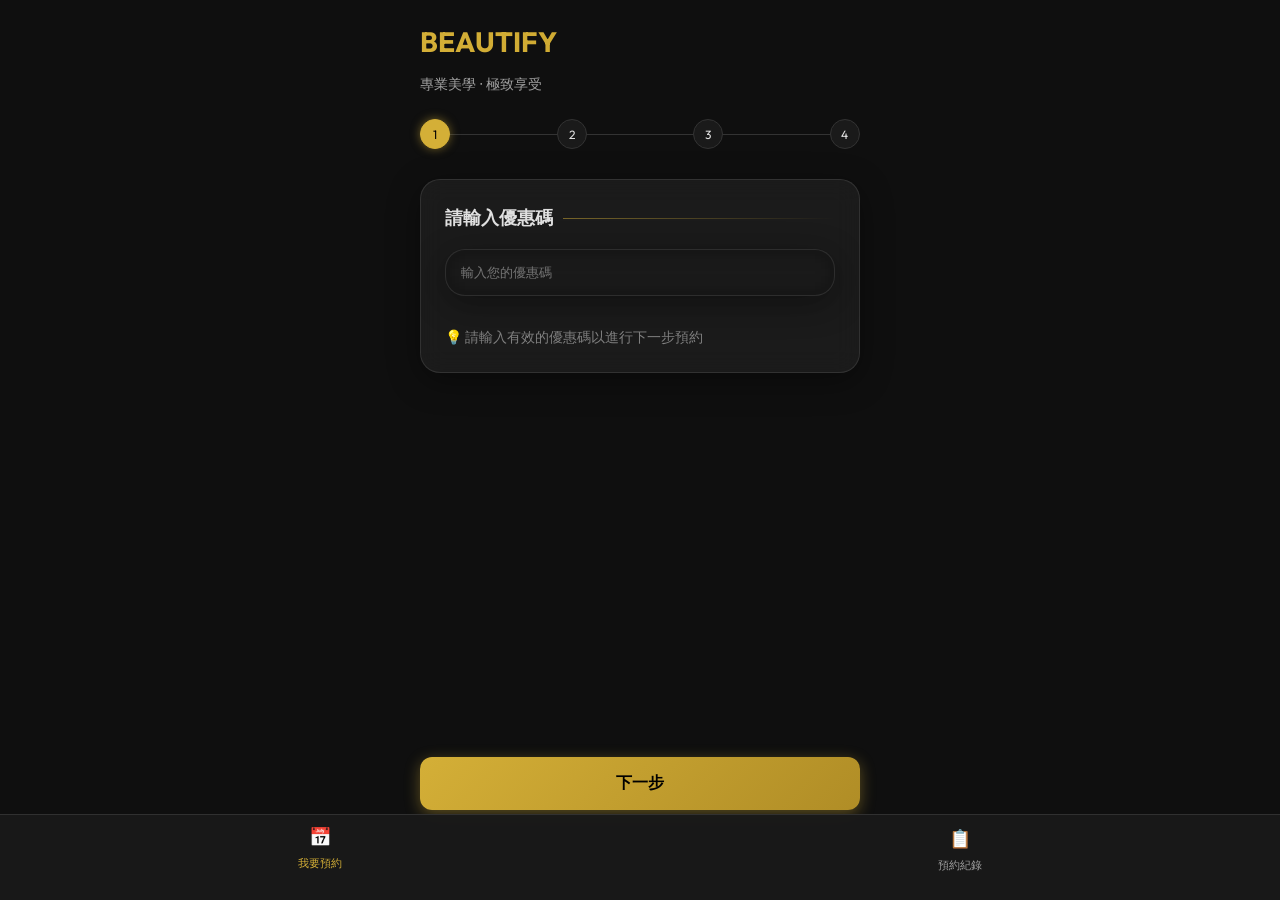
==== index.html @ 7e008922 "Add files via upload" ====
<!DOCTYPE html>
<html lang="zh-Hant">
<head>
    <meta charset="UTF-8">
    <meta name="viewport" content="width=device-width, initial-scale=1.0, maximum-scale=1.0, user-scalable=no">
    <title>線上美學預約系統</title>
    <link rel="preconnect" href="https://fonts.googleapis.com">
    <link rel="preconnect" href="https://fonts.gstatic.com" crossorigin>
    <link href="https://fonts.googleapis.com/css2?family=Outfit:wght@300;400;600;700&display=swap" rel="stylesheet">
    <link rel="stylesheet" href="style.css">
    <script src="https://static.line-scdn.net/liff/edge/2/sdk.js"></script>
</head>
<body>
    <div id="app">
        <!-- Header -->
        <header>
            <h1>BEAUTIFY </h1>
            <p class="subtitle">專業美學 ‧ 極致享受</p>
        </header>

        <!-- Progress Indicator -->
        <div class="step-indicator">
            <div class="step active" id="s1">1</div>
            <div class="step" id="s2">2</div>
            <div class="step" id="s3">3</div>
            <div class="step" id="s4">4</div>
        </div>

        <!-- Step 1: Promo Code Selection -->
        <section id="step1" class="card">
            <div class="section-title">請輸入優惠碼</div>
            <div class="input-group">
                <input type="text" id="promoCodeInput" placeholder="輸入您的優惠碼" class="card" style="width: 100%; border: 1px solid rgba(255,255,255,0.1); background: rgba(0,0,0,0.3); color: white; padding: 15px; margin-bottom: 10px;">
                <p id="promo-msg" style="font-size: 12px; margin-top: 5px;"></p>
            </div>
            <div style="font-size: 14px; color: grey; margin-top: 20px;">
                💡 請輸入有效的優惠碼以進行下一步預約
            </div>
        </section>

        <!-- Step 2: Service Selection -->
        <section id="step2" class="card hidden">
            <div class="section-title">選擇服務項目</div>
            <div id="service-list" class="item-list">
                <!-- Services injected here -->
            </div>
        </section>

        <!-- Step 3: Date & Time Selection -->
        <section id="step3" class="card hidden">
            <div class="section-title">選擇日期</div>
            <input type="date" id="dateInput" class="card" style="width: 100%; border: none; background: rgba(0,0,0,0.3); color: white; margin-bottom: 20px;">
            
            <div class="section-title">選擇預約時段</div>
            <div id="slot-list" class="slot-grid">
                <!-- Slots injected here -->
            </div>
        </section>

        <!-- Step 4: Personal Info & Summary -->
        <section id="step4" class="card hidden">
            <div class="section-title">填寫聯絡資訊</div>
            <div class="input-group" style="margin-bottom: 20px;">
                <label style="display: block; margin-bottom: 8px; font-size: 14px; color: grey;">姓名</label>
                <input type="text" id="clientName" placeholder="請輸入姓名" class="card" style="width: 100%; border: 1px solid rgba(255,255,255,0.1); background: rgba(0,0,0,0.3); color: white; padding: 12px;">
            </div>
            <div class="input-group" style="margin-bottom: 20px;">
                <label style="display: block; margin-bottom: 8px; font-size: 14px; color: grey;">電話</label>
                <input type="tel" id="clientPhone" placeholder="請輸入電話" class="card" style="width: 100%; border: 1px solid rgba(255,255,255,0.1); background: rgba(0,0,0,0.3); color: white; padding: 12px;">
            </div>

            <div class="section-title">確認預約資訊</div>
            <div id="summary" class="item-list" style="margin-bottom: 20px;">
                <!-- Summary content here -->
            </div>
            <div class="card" style="background: rgba(212, 175, 55, 0.05); text-align: center;">
              📢 本預約需預付 <b>NT$ 500</b> 訂金<br>
              <small style="color: grey;">取消預訂需於 24 小時前告知</small>
            </div>
        </section>

        <!-- Action Button -->
        <button id="nextBtn" class="btn-primary" disabled>下一步</button>

        <!-- History View (Initially Hidden) -->
        <section id="history-view" class="hidden" style="flex: 1; overflow-y: auto;">
            <div class="section-title">我的預約紀錄</div>
            <div id="booking-history" class="item-list">
                <!-- History injected here -->
            </div>
        </section>

        <!-- Bottom Navigation -->
        <div class="bottom-nav">
          <div class="nav-item active" onclick="switchView('booking')" id="nav-booking">
             <span style="font-size: 18px;">📅</span>
             <div>我要預約</div>
          </div>
          <div class="nav-item" onclick="switchView('history')" id="nav-history">
             <span style="font-size: 18px;">📋</span>
             <div>預約紀錄</div>
          </div>
        </div>
    </div>

    <script src="script.js"></script>
</body>
</html>
---- style.css ----
/* 
 * Beauty Reservation System - Premium Design System
 */

:root {
  --primary: #D4AF37;
  /* Champagne Gold */
  --secondary: #1A1A1A;
  /* Deep Charcoal */
  --accent: #FFFAF0;
  /* Floral White */
  --bg: #0F0F0F;
  --surface: rgba(255, 255, 255, 0.05);
  /* Glassmorphism background */
  --text: #E0E0E0;
  --text-muted: #A0A0A0;
  --transition: all 0.4s cubic-bezier(0.16, 1, 0.3, 1);
}

* {
  box-sizing: border-box;
  margin: 0;
  padding: 0;
  -webkit-tap-highlight-color: transparent;
}

body {
  font-family: 'Outfit', 'Inter', sans-serif;
  background-color: var(--bg);
  color: var(--text);
  line-height: 1.6;
  overflow-x: hidden;
  /* Allow scrolling on body */
  min-height: 100vh;
}

#app {
  max-width: 480px;
  margin: 0 auto;
  min-height: 100vh;
  padding: 20px 20px 120px 20px;
  /* Space for fixed bottom nav and button */
  display: flex;
  flex-direction: column;
  position: relative;
}

/* Glassmorphism Card Style */
.card {
  background: var(--surface);
  backdrop-filter: blur(12px);
  -webkit-backdrop-filter: blur(12px);
  border: 1px solid rgba(255, 255, 255, 0.1);
  border-radius: 20px;
  padding: 24px;
  margin-bottom: 16px;
  box-shadow: 0 8px 32px 0 rgba(0, 0, 0, 0.37);
  transition: var(--transition);
  animation: slideUp 0.6s ease-out forwards;
}

.card:active {
  transform: scale(0.98);
}

h1 {
  font-size: 28px;
  font-weight: 700;
  margin-bottom: 8px;
  background: linear-gradient(to right, #D4AF37, #C5A028);
  -webkit-background-clip: text;
  -webkit-text-fill-color: transparent;
}

.subtitle {
  font-size: 14px;
  color: var(--text-muted);
  margin-bottom: 24px;
}

/* Sections */
.section-title {
  font-size: 18px;
  font-weight: 600;
  margin-bottom: 16px;
  display: flex;
  align-items: center;
  gap: 10px;
}

.section-title::after {
  content: '';
  flex-grow: 1;
  height: 1px;
  background: linear-gradient(to right, rgba(212, 175, 55, 0.5), transparent);
}

/* Item Grids */
.item-grid {
  display: grid;
  grid-template-columns: repeat(2, 1fr);
  gap: 12px;
}

.item-list {
  display: flex;
  flex-direction: column;
  gap: 12px;
}

/* Designer Card */
.designer-card {
  text-align: center;
}

.designer-card img {
  width: 80px;
  height: 80px;
  border-radius: 50%;
  object-fit: cover;
  border: 2px solid var(--primary);
  margin-bottom: 12px;
  box-shadow: 0 0 15px rgba(212, 175, 55, 0.3);
}

/* Selected State */
.selected {
  border: 2px solid var(--primary) !important;
  background: rgba(212, 175, 55, 0.1) !important;
}

/* Buttons */
.btn-primary {
  width: 100%;
  background: linear-gradient(135deg, #D4AF37, #B08D26);
  color: #000;
  border: none;
  border-radius: 12px;
  padding: 16px;
  font-size: 16px;
  font-weight: 700;
  cursor: pointer;
  margin-top: auto;
  box-shadow: 0 4px 15px rgba(212, 175, 55, 0.4);
  transition: var(--transition);
}

.btn-primary:disabled {
  background: #333;
  color: #666;
  box-shadow: none;
}

/* Bottom Navigation Bar */
.bottom-nav {
  position: fixed;
  bottom: 0;
  left: 0;
  right: 0;
  background: rgba(26, 26, 26, 0.9);
  backdrop-filter: blur(20px);
  -webkit-backdrop-filter: blur(20px);
  border-top: 1px solid rgba(255, 255, 255, 0.1);
  display: flex;
  justify-content: space-around;
  padding: 10px 0 25px 0;
  z-index: 1000;
}

.nav-item {
  text-align: center;
  font-size: 11px;
  color: var(--text-muted);
  cursor: pointer;
  transition: var(--transition);
  flex: 1;
}

.nav-item.active {
  color: var(--primary);
  transform: translateY(-2px);
}

.nav-item div {
  margin-top: 4px;
}

/* Adjust app container for bottom nav */
#app {
  padding-bottom: 90px;
}

/* Status Badges & Buttons */
.status-badge {
  padding: 4px 10px;
  border-radius: 12px;
  font-size: 11px;
  font-weight: 600;
  text-transform: uppercase;
}

.pending {
  background: rgba(212, 175, 55, 0.2);
  color: #D4AF37;
}

.confirmed {
  background: rgba(76, 175, 80, 0.2);
  color: #4CAF50;
}

.cancelled {
  background: rgba(244, 67, 54, 0.2);
  color: #F44336;
}

.completed {
  background: rgba(33, 150, 243, 0.2);
  color: #2196F3;
}

.btn-cancel {
  background: transparent;
  border: 1px solid #F44336;
  color: #F44336;
  padding: 6px 12px;
  border-radius: 8px;
  font-size: 12px;
  margin-top: 10px;
  cursor: pointer;
  width: 100%;
  transition: var(--transition);
}

.btn-cancel:active {
  background: rgba(244, 67, 54, 0.1);
}

/* Time Slot Selector */
.slot-grid {
  display: grid;
  grid-template-columns: repeat(3, 1fr);
  gap: 8px;
}

.slot {
  background: rgba(255, 255, 255, 0.05);
  border: 1px solid rgba(255, 255, 255, 0.1);
  padding: 10px;
  text-align: center;
  border-radius: 8px;
  font-size: 14px;
  cursor: pointer;
  transition: var(--transition);
}

.slot:active {
  transform: scale(0.95);
}

.slot.selected {
  background: var(--primary) !important;
  color: #000 !important;
  border-color: var(--primary) !important;
  box-shadow: 0 0 10px rgba(212, 175, 55, 0.3);
}

.slot.disabled {
  opacity: 0.3;
  cursor: not-allowed;
  background: #222 !important;
  border-color: #333 !important;
  color: #666 !important;
}

/* Animations */
@keyframes slideUp {
  from {
    opacity: 0;
    transform: translateY(20px);
  }

  to {
    opacity: 1;
    transform: translateY(0);
  }
}

.hidden {
  display: none !important;
}

/* Modal System */
.modal {
  position: fixed;
  top: 0;
  left: 0;
  right: 0;
  bottom: 0;
  background: rgba(0, 0, 0, 0.8);
  backdrop-filter: blur(8px);
  z-index: 2000;
  display: flex;
  align-items: center;
  justify-content: center;
  padding: 20px;
}

.modal-content {
  background: #1A1A1A;
  border: 1px solid rgba(255, 255, 255, 0.1);
  border-radius: 24px;
  width: 100%;
  max-width: 400px;
  padding: 30px;
  max-height: 90vh;
  overflow-y: auto;
  box-shadow: 0 20px 50px rgba(0, 0, 0, 0.5);
}

.form-group {
  margin-bottom: 20px;
}

.form-group label {
  display: block;
  font-size: 14px;
  color: var(--text-muted);
  margin-bottom: 8px;
}

.form-group input {
  width: 100%;
  background: rgba(255, 255, 255, 0.05);
  border: 1px solid rgba(255, 255, 255, 0.1);
  padding: 12px;
  border-radius: 10px;
  color: white;
  outline: none;
  transition: var(--transition);
}

.form-group input:focus,
.form-group select:focus {
  border-color: var(--primary);
  outline: none;
}

/* Custom select options */
select option {
  background: #222;
  color: white;
  padding: 10px;
}

/* Status Bar */
.step-indicator {
  display: flex;
  justify-content: space-between;
  margin-bottom: 30px;
  position: relative;
}

.step-indicator::before {
  content: '';
  position: absolute;
  top: 50%;
  left: 0;
  right: 0;
  height: 1px;
  background: #333;
  z-index: 1;
}

.step {
  width: 30px;
  height: 30px;
  background: #1A1A1A;
  border: 1px solid #333;
  border-radius: 50%;
  display: flex;
  align-items: center;
  justify-content: center;
  font-size: 12px;
  z-index: 2;
  transition: var(--transition);
}

.step.active {
  background: var(--primary);
  color: #000;
  border-color: var(--primary);
  box-shadow: 0 0 10px rgba(212, 175, 55, 0.5);
}
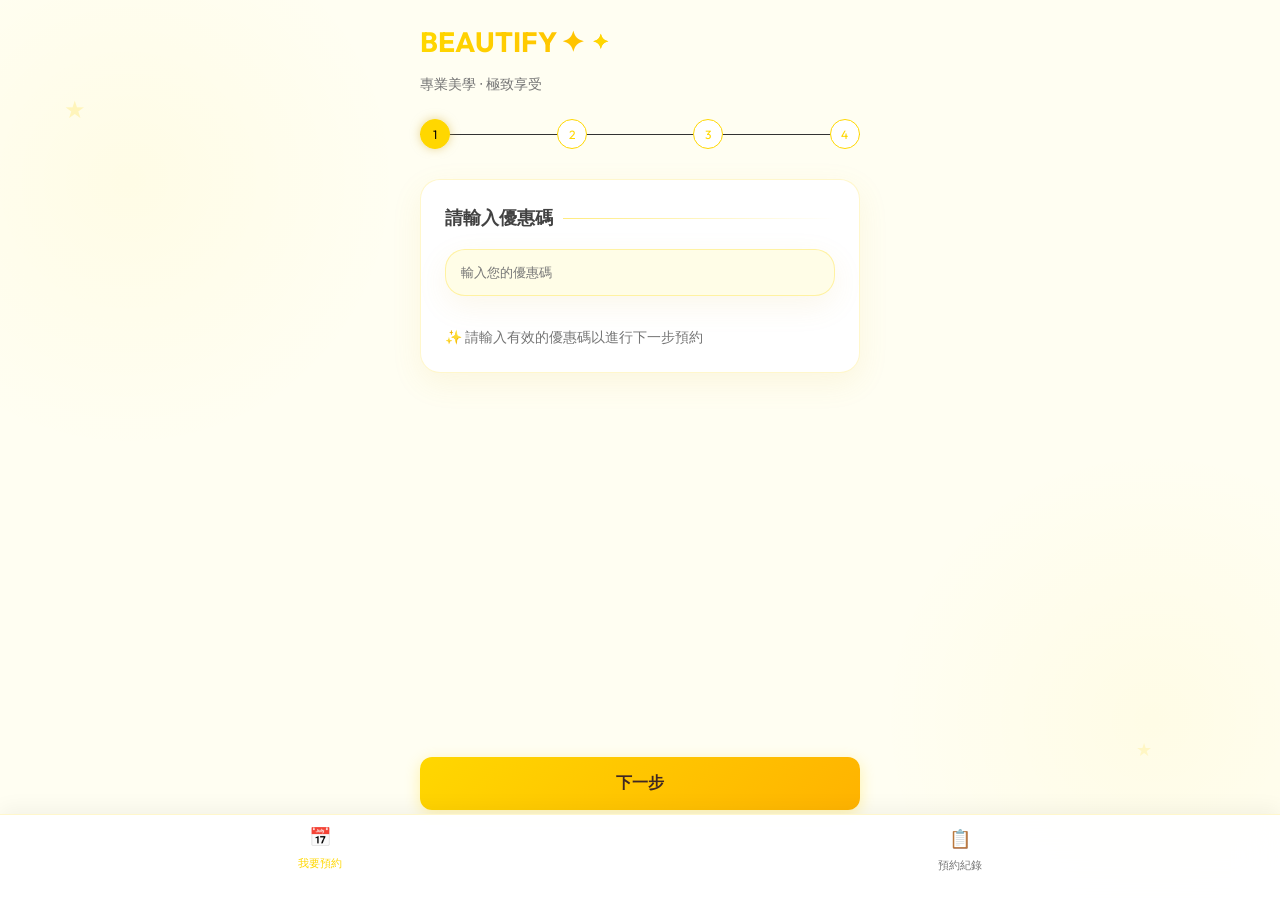
==== commit 34c2995e: "Add files via upload" ====
--- a/index.html
+++ b/index.html
@@ -12,9 +12,17 @@
 </head>
 <body>
     <div id="app">
+        <!-- Floating Stars Background -->
+        <div class="stars-container">
+            <div class="star" style="top: 5%; left: 10%; animation-delay: 0s;">★</div>
+            <div class="star" style="top: 15%; left: 85%; animation-delay: 1s;">★</div>
+            <div class="star" style="top: 40%; left: 5%; animation-delay: 2s;">★</div>
+            <div class="star" style="top: 60%; left: 90%; animation-delay: 1.5s;">★</div>
+            <div class="star" style="top: 80%; left: 15%; animation-delay: 3s;">★</div>
+        </div>
         <!-- Header -->
         <header>
-            <h1>BEAUTIFY </h1>
+            <h1>BEAUTIFY ✦</h1>
             <p class="subtitle">專業美學 ‧ 極致享受</p>
         </header>
 
@@ -30,11 +38,11 @@
         <section id="step1" class="card">
             <div class="section-title">請輸入優惠碼</div>
             <div class="input-group">
-                <input type="text" id="promoCodeInput" placeholder="輸入您的優惠碼" class="card" style="width: 100%; border: 1px solid rgba(255,255,255,0.1); background: rgba(0,0,0,0.3); color: white; padding: 15px; margin-bottom: 10px;">
+                <input type="text" id="promoCodeInput" placeholder="輸入您的優惠碼" class="card" style="width: 100%; border: 1px solid rgba(255,215,0,0.3); background: #FFFDE7; color: var(--text); padding: 15px; margin-bottom: 10px;">
                 <p id="promo-msg" style="font-size: 12px; margin-top: 5px;"></p>
             </div>
-            <div style="font-size: 14px; color: grey; margin-top: 20px;">
-                💡 請輸入有效的優惠碼以進行下一步預約
+            <div style="font-size: 14px; color: var(--text-muted); margin-top: 20px;">
+                ✨ 請輸入有效的優惠碼以進行下一步預約
             </div>
         </section>
 
@@ -49,7 +57,7 @@
         <!-- Step 3: Date & Time Selection -->
         <section id="step3" class="card hidden">
             <div class="section-title">選擇日期</div>
-            <input type="date" id="dateInput" class="card" style="width: 100%; border: none; background: rgba(0,0,0,0.3); color: white; margin-bottom: 20px;">
+            <input type="date" id="dateInput" class="card" style="width: 100%; border: 1px solid rgba(255,215,0,0.3); background: #FFFDE7; color: var(--text); margin-bottom: 20px;">
             
             <div class="section-title">選擇預約時段</div>
             <div id="slot-list" class="slot-grid">
@@ -61,22 +69,19 @@
         <section id="step4" class="card hidden">
             <div class="section-title">填寫聯絡資訊</div>
             <div class="input-group" style="margin-bottom: 20px;">
-                <label style="display: block; margin-bottom: 8px; font-size: 14px; color: grey;">姓名</label>
-                <input type="text" id="clientName" placeholder="請輸入姓名" class="card" style="width: 100%; border: 1px solid rgba(255,255,255,0.1); background: rgba(0,0,0,0.3); color: white; padding: 12px;">
+                <label style="display: block; margin-bottom: 8px; font-size: 14px; color: var(--text-muted);">姓名</label>
+                <input type="text" id="clientName" placeholder="請輸入姓名" class="card" style="width: 100%; border: 1px solid rgba(255,215,0,0.3); background: #FFFDE7; color: var(--text); padding: 12px;">
             </div>
             <div class="input-group" style="margin-bottom: 20px;">
-                <label style="display: block; margin-bottom: 8px; font-size: 14px; color: grey;">電話</label>
-                <input type="tel" id="clientPhone" placeholder="請輸入電話" class="card" style="width: 100%; border: 1px solid rgba(255,255,255,0.1); background: rgba(0,0,0,0.3); color: white; padding: 12px;">
+                <label style="display: block; margin-bottom: 8px; font-size: 14px; color: var(--text-muted);">電話</label>
+                <input type="tel" id="clientPhone" placeholder="請輸入電話" class="card" style="width: 100%; border: 1px solid rgba(255,215,0,0.3); background: #FFFDE7; color: var(--text); padding: 12px;">
             </div>
 
             <div class="section-title">確認預約資訊</div>
             <div id="summary" class="item-list" style="margin-bottom: 20px;">
                 <!-- Summary content here -->
             </div>
-            <div class="card" style="background: rgba(212, 175, 55, 0.05); text-align: center;">
-              📢 本預約需預付 <b>NT$ 500</b> 訂金<br>
-              <small style="color: grey;">取消預訂需於 24 小時前告知</small>
-            </div>
+            <!-- Removed deposit notice -->
         </section>
 
         <!-- Action Button -->
@@ -103,6 +108,6 @@
         </div>
     </div>
 
-    <script src="script.js"></script>
+    <script src="script_v2.js"></script>
 </body>
 </html>
--- a/style.css
+++ b/style.css
@@ -3,18 +3,22 @@
  */
 
 :root {
-  --primary: #D4AF37;
-  /* Champagne Gold */
-  --secondary: #1A1A1A;
-  /* Deep Charcoal */
-  --accent: #FFFAF0;
-  /* Floral White */
-  --bg: #0F0F0F;
-  --surface: rgba(255, 255, 255, 0.05);
-  /* Glassmorphism background */
-  --text: #E0E0E0;
-  --text-muted: #A0A0A0;
+  --primary: #FFD700;
+  /* Gold/Yellow */
+  --secondary: #FFF9C4;
+  /* Light Yellow Background */
+  --accent: #FFC107;
+  /* Amber */
+  --bg: #FFFEF2;
+  /* Very Light Cream */
+  --surface: #FFFFFF;
+  /* White Surface */
+  --text: #424242;
+  /* Dark Grey Text */
+  --text-muted: #757575;
+  /* Muted Text */
   --transition: all 0.4s cubic-bezier(0.16, 1, 0.3, 1);
+  --star-color: #FFD700;
 }
 
 * {
@@ -27,11 +31,41 @@
 body {
   font-family: 'Outfit', 'Inter', sans-serif;
   background-color: var(--bg);
+  background-image: 
+    radial-gradient(circle at 10% 20%, rgba(255, 215, 0, 0.05) 0%, transparent 20%),
+    radial-gradient(circle at 90% 80%, rgba(255, 215, 0, 0.05) 0%, transparent 20%);
   color: var(--text);
   line-height: 1.6;
   overflow-x: hidden;
-  /* Allow scrolling on body */
   min-height: 100vh;
+  position: relative;
+}
+
+body::before {
+  content: '★';
+  position: fixed;
+  top: 10%;
+  left: 5%;
+  font-size: 24px;
+  color: var(--primary);
+  opacity: 0.2;
+  animation: twinkle 3s infinite ease-in-out;
+}
+
+body::after {
+  content: '★';
+  position: fixed;
+  bottom: 15%;
+  right: 10%;
+  font-size: 18px;
+  color: var(--primary);
+  opacity: 0.15;
+  animation: twinkle 4s infinite ease-in-out 1s;
+}
+
+@keyframes twinkle {
+  0%, 100% { opacity: 0.1; transform: scale(1); }
+  50% { opacity: 0.4; transform: scale(1.2); }
 }
 
 #app {
@@ -48,13 +82,11 @@
 /* Glassmorphism Card Style */
 .card {
   background: var(--surface);
-  backdrop-filter: blur(12px);
-  -webkit-backdrop-filter: blur(12px);
-  border: 1px solid rgba(255, 255, 255, 0.1);
+  border: 1px solid rgba(255, 215, 0, 0.2);
   border-radius: 20px;
   padding: 24px;
   margin-bottom: 16px;
-  box-shadow: 0 8px 32px 0 rgba(0, 0, 0, 0.37);
+  box-shadow: 0 10px 30px rgba(212, 175, 55, 0.1);
   transition: var(--transition);
   animation: slideUp 0.6s ease-out forwards;
 }
@@ -67,9 +99,18 @@
   font-size: 28px;
   font-weight: 700;
   margin-bottom: 8px;
-  background: linear-gradient(to right, #D4AF37, #C5A028);
+  background: linear-gradient(to right, #FFD700, #FFA000);
   -webkit-background-clip: text;
   -webkit-text-fill-color: transparent;
+  display: flex;
+  align-items: center;
+  gap: 8px;
+}
+
+h1::after {
+  content: '✦';
+  font-size: 20px;
+  -webkit-text-fill-color: var(--primary);
 }
 
 .subtitle {
@@ -92,7 +133,7 @@
   content: '';
   flex-grow: 1;
   height: 1px;
-  background: linear-gradient(to right, rgba(212, 175, 55, 0.5), transparent);
+  background: linear-gradient(to right, rgba(255, 215, 0, 0.5), transparent);
 }
 
 /* Item Grids */
@@ -132,8 +173,8 @@
 /* Buttons */
 .btn-primary {
   width: 100%;
-  background: linear-gradient(135deg, #D4AF37, #B08D26);
-  color: #000;
+  background: linear-gradient(135deg, #FFD700, #FFB300);
+  color: #3E2723;
   border: none;
   border-radius: 12px;
   padding: 16px;
@@ -141,7 +182,7 @@
   font-weight: 700;
   cursor: pointer;
   margin-top: auto;
-  box-shadow: 0 4px 15px rgba(212, 175, 55, 0.4);
+  box-shadow: 0 4px 15px rgba(255, 215, 0, 0.3);
   transition: var(--transition);
 }
 
@@ -157,14 +198,15 @@
   bottom: 0;
   left: 0;
   right: 0;
-  background: rgba(26, 26, 26, 0.9);
+  background: rgba(255, 255, 255, 0.95);
   backdrop-filter: blur(20px);
   -webkit-backdrop-filter: blur(20px);
-  border-top: 1px solid rgba(255, 255, 255, 0.1);
+  border-top: 1px solid rgba(255, 215, 0, 0.2);
   display: flex;
   justify-content: space-around;
   padding: 10px 0 25px 0;
   z-index: 1000;
+  box-shadow: 0 -5px 20px rgba(0,0,0,0.05);
 }
 
 .nav-item {
@@ -244,14 +286,15 @@
 }
 
 .slot {
-  background: rgba(255, 255, 255, 0.05);
-  border: 1px solid rgba(255, 255, 255, 0.1);
+  background: #FFFDE7;
+  border: 1px solid rgba(255, 215, 0, 0.3);
   padding: 10px;
   text-align: center;
   border-radius: 8px;
   font-size: 14px;
   cursor: pointer;
   transition: var(--transition);
+  color: var(--text);
 }
 
 .slot:active {
@@ -268,9 +311,9 @@
 .slot.disabled {
   opacity: 0.3;
   cursor: not-allowed;
-  background: #222 !important;
-  border-color: #333 !important;
-  color: #666 !important;
+  background: #F5F5F5 !important;
+  border-color: #E0E0E0 !important;
+  color: #BDBDBD !important;
 }
 
 /* Animations */
@@ -284,6 +327,30 @@
     opacity: 1;
     transform: translateY(0);
   }
+}
+
+/* Floating Stars */
+.stars-container {
+  position: fixed;
+  top: 0;
+  left: 0;
+  width: 100%;
+  height: 100%;
+  pointer-events: none;
+  z-index: 0;
+}
+
+.star {
+  position: absolute;
+  color: var(--primary);
+  font-size: 20px;
+  opacity: 0;
+  animation: floatStar 5s infinite ease-in-out;
+}
+
+@keyframes floatStar {
+  0%, 100% { opacity: 0; transform: translateY(0) scale(0.5) rotate(0deg); }
+  50% { opacity: 0.3; transform: translateY(-20px) scale(1.2) rotate(20deg); }
 }
 
 .hidden {
@@ -307,15 +374,15 @@
 }
 
 .modal-content {
-  background: #1A1A1A;
-  border: 1px solid rgba(255, 255, 255, 0.1);
+  background: #FFFFFF;
+  border: 1px solid rgba(255, 215, 0, 0.3);
   border-radius: 24px;
   width: 100%;
   max-width: 400px;
   padding: 30px;
   max-height: 90vh;
   overflow-y: auto;
-  box-shadow: 0 20px 50px rgba(0, 0, 0, 0.5);
+  box-shadow: 0 20px 50px rgba(255, 215, 0, 0.2);
 }
 
 .form-group {
@@ -331,11 +398,11 @@
 
 .form-group input {
   width: 100%;
-  background: rgba(255, 255, 255, 0.05);
-  border: 1px solid rgba(255, 255, 255, 0.1);
+  background: #FFFDE7;
+  border: 1px solid rgba(255, 215, 0, 0.2);
   padding: 12px;
   border-radius: 10px;
-  color: white;
+  color: var(--text);
   outline: none;
   transition: var(--transition);
 }
@@ -348,8 +415,8 @@
 
 /* Custom select options */
 select option {
-  background: #222;
-  color: white;
+  background: #FFFFFF;
+  color: var(--text);
   padding: 10px;
 }
 
@@ -375,8 +442,8 @@
 .step {
   width: 30px;
   height: 30px;
-  background: #1A1A1A;
-  border: 1px solid #333;
+  background: #FFFFFF;
+  border: 1px solid #FFD700;
   border-radius: 50%;
   display: flex;
   align-items: center;
@@ -384,6 +451,7 @@
   font-size: 12px;
   z-index: 2;
   transition: var(--transition);
+  color: #FFD700;
 }
 
 .step.active {
